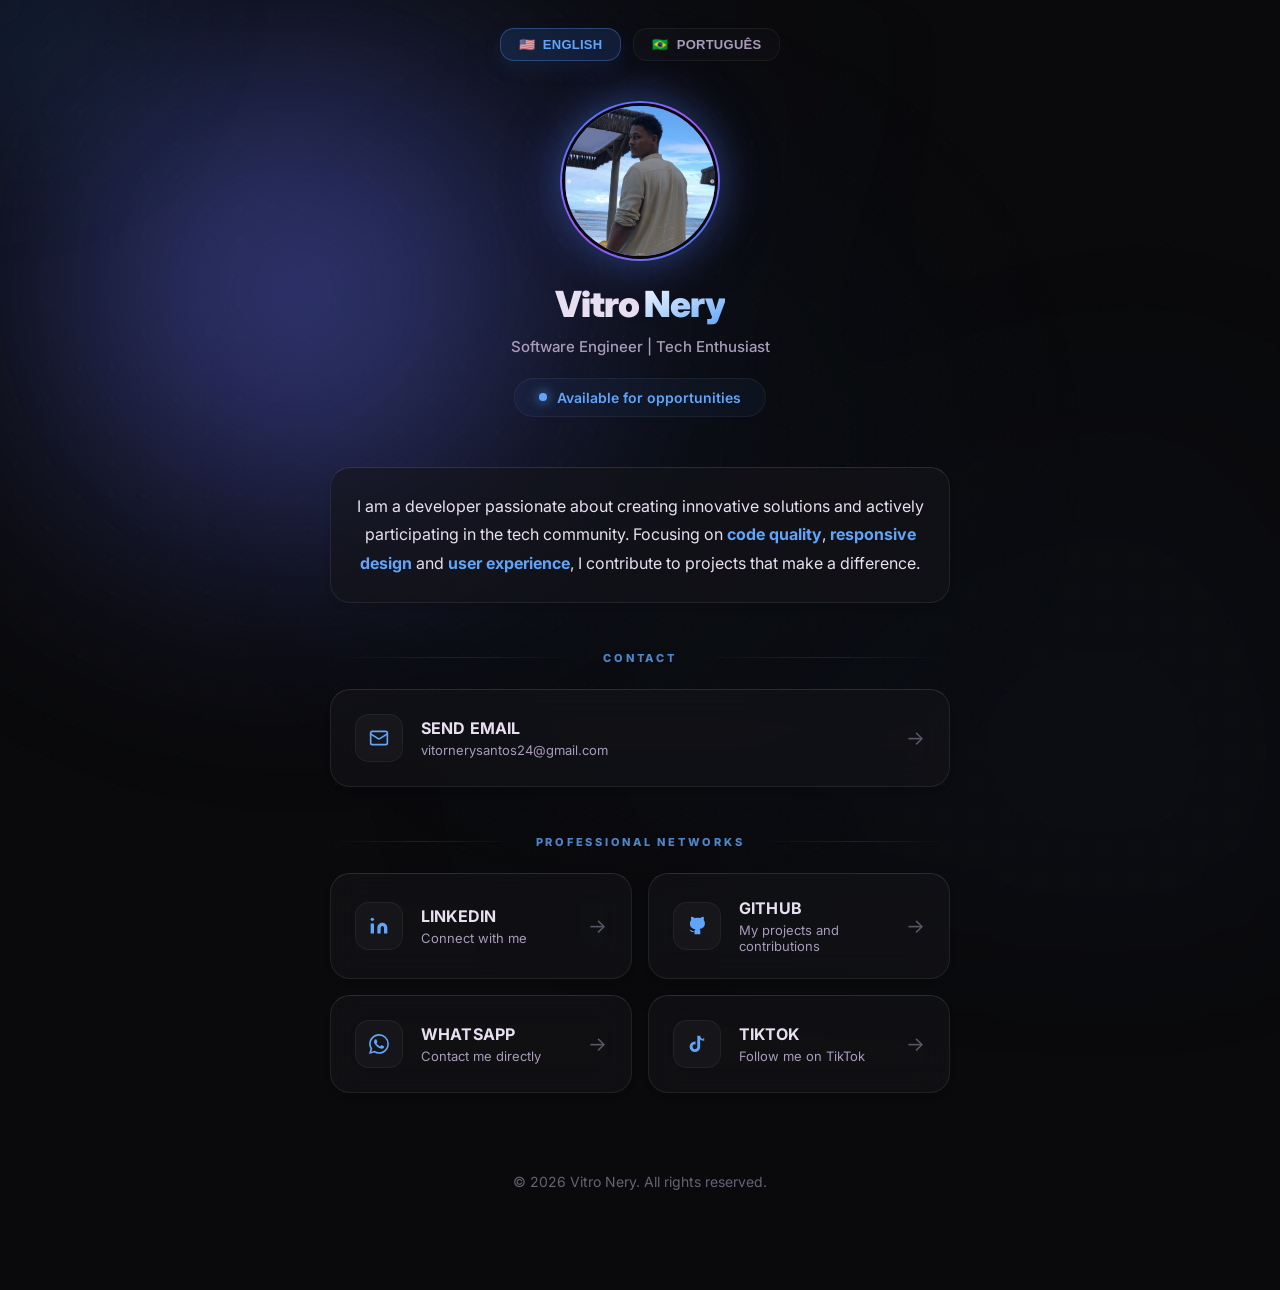
==== index.html @ b8e5f12f "feat: subindo codigo completo dos meus links" ====
<!DOCTYPE html>
<html lang="pt-BR">
<head>
    <meta charset="UTF-8"/>
    <meta name="viewport" content="width=device-width, initial-scale=1.0"/>
    <title data-i18n="head-title">Vitro Nery | Portfólio Digital</title>
    <meta name="description" data-i18n="head-desc" content="Engenheiro de Software apaixonado por criar soluções inovadoras e participar da comunidade tech.">
    <link rel="stylesheet" href="style.css">
    <link rel="preconnect" href="https://fonts.googleapis.com">
    <link rel="preconnect" href="https://fonts.gstatic.com" crossorigin>
    <link href="https://fonts.googleapis.com/css2?family=Inter:wght@300;400;500;600;700;800&display=swap" rel="stylesheet"/>
</head>
<body>
    <div class="mesh-bg"></div>
    <div class="cursor-glow"></div>
    <div class="page">

        <!-- Language toggle -->
        <div class="lang-bar">
            <button class="lang-btn" id="lang-en">
                <span class="flag">🇺🇸</span> ENGLISH
            </button>
            <button class="lang-btn active" id="lang-pt">
                <span class="flag">🇧🇷</span> PORTUGUÊS
            </button>
        </div>

        <!-- Avatar + Name -->
        <div class="avatar-section">
            <div class="avatar-ring">
                <div class="avatar-inner">
                    <img src="assets/profile.png" alt="Vitro Nery">
                </div>
            </div>

            <h1 class="profile-name">Vitro <span>Nery</span></h1>
            <p class="profile-title" data-i18n="profile-title">Engenheiro de Software | Entusiasta de Comunidade Tech</p>

            <div class="status-badge">
                <div class="status-dot"></div>
                <span data-i18n="status-text">Disponível para oportunidades</span>
            </div>
        </div>

        <!-- Bio -->
        <div class="section">
            <div class="card bio-card" data-i18n="bio-content">
                Sou um desenvolvedor apaixonado por criar soluções inovadoras e participar ativamente da
                comunidade tech. Com foco em <span class="bio-highlight">qualidade de código</span>,
                <span class="bio-highlight">design responsivo</span> e
                <span class="bio-highlight">experiência do usuário</span>,
                contribuo para projetos que fazem diferença.
            </div>
        </div>

        <!-- Contato -->
        <div class="divider">
            <div class="divider-line"></div>
            <span class="divider-label" data-i18n="divider-contact">Contato</span>
            <div class="divider-line"></div>
        </div>

        <a href="mailto:vitornerysantos24@gmail.com" class="card link-card">
            <div class="link-icon">
                <svg width="20" height="20" viewBox="0 0 24 24" fill="none" stroke="currentColor" stroke-width="2" stroke-linecap="round" stroke-linejoin="round">
                    <rect x="2" y="4" width="20" height="16" rx="2"/>
                    <path d="m22 7-8.97 5.7a1.94 1.94 0 0 1-2.06 0L2 7"/>
                </svg>
            </div>
            <div class="link-text">
                <div class="link-title" data-i18n="link-email-title">ENVIAR EMAIL</div>
                <div class="link-sub">vitornerysantos24@gmail.com</div>
            </div>
            <span class="link-arrow">→</span>
        </a>

        <!-- Redes Profissionais -->
        <div class="divider">
            <div class="divider-line"></div>
            <span class="divider-label" data-i18n="divider-networks">Redes Profissionais</span>
            <div class="divider-line"></div>
        </div>

        <div class="grid-2">
            <a href="https://www.linkedin.com/in/vitor-nery-b133a13a4/" target="_blank" class="card link-card">
                <div class="link-icon">
                    <svg width="20" height="20" viewBox="0 0 24 24" fill="currentColor">
                        <path d="M16 8a6 6 0 0 1 6 6v7h-4v-7a2 2 0 0 0-2-2 2 2 0 0 0-2 2v7h-4v-7a6 6 0 0 1 6-6z"/>
                        <rect x="2" y="9" width="4" height="12"/>
                        <circle cx="4" cy="4" r="2"/>
                    </svg>
                </div>
                <div class="link-text">
                    <div class="link-title">LINKEDIN</div>
                    <div class="link-sub" data-i18n="link-li-sub">Conecte-se comigo</div>
                </div>
                <span class="link-arrow">→</span>
            </a>

            <a href="https://github.com/vitor-nery11" target="_blank" class="card link-card">
                <div class="link-icon">
                    <svg width="20" height="20" viewBox="0 0 24 24" fill="currentColor">
                        <path d="M9 19c-5 1.5-5-2.5-7-3m14 6v-3.87a3.37 3.37 0 0 0-.94-2.61c3.14-.35 6.44-1.54 6.44-7A5.44 5.44 0 0 0 20 4.77 5.07 5.07 0 0 0 19.91 1S18.73.65 16 2.48a13.38 13.38 0 0 0-7 0C6.27.65 5.09 1 5.09 1A5.07 5.07 0 0 0 5 4.77a5.44 5.44 0 0 0-1.5 3.78c0 5.42 3.3 6.61 6.44 7A3.37 3.37 0 0 0 9 18.13V22"/>
                    </svg>
                </div>
                <div class="link-text">
                    <div class="link-title">GITHUB</div>
                    <div class="link-sub" data-i18n="link-gh-sub">Meus projetos e contribuições</div>
                </div>
                <span class="link-arrow">→</span>
            </a>

            <a href="https://wa.me/5573988323477" target="_blank" class="card link-card">
                <div class="link-icon">
                    <svg width="20" height="20" viewBox="0 0 24 24" fill="currentColor">
                        <path d="M17.472 14.382c-.297-.149-1.758-.867-2.03-.967-.273-.099-.471-.148-.67.15-.197.297-.767.966-.94 1.164-.173.199-.347.223-.644.075-.297-.15-1.255-.463-2.39-1.475-.883-.788-1.48-1.761-1.653-2.059-.173-.297-.018-.458.13-.606.134-.133.298-.347.446-.52.149-.174.198-.298.298-.497.099-.198.05-.371-.025-.52-.075-.149-.669-1.612-.916-2.207-.242-.579-.487-.5-.669-.51-.173-.008-.371-.01-.57-.01-.198 0-.52.074-.792.372-.272.297-1.04 1.016-1.04 2.479 0 1.462 1.065 2.875 1.213 3.074.149.198 2.096 3.2 5.077 4.487.709.306 1.262.489 1.694.625.712.227 1.36.195 1.871.118.571-.085 1.758-.719 2.006-1.413.248-.694.248-1.289.173-1.413-.074-.124-.272-.198-.57-.347m-5.421 7.403h-.004a9.87 9.87 0 01-5.031-1.378l-.361-.214-3.741.982.998-3.648-.235-.374a9.86 9.86 0 01-1.51-5.26c.001-5.45 4.436-9.884 9.888-9.884 2.64 0 5.122 1.03 6.988 2.898a9.825 9.825 0 012.893 6.994c-.003 5.45-4.437 9.884-9.885 9.884m8.413-18.297A11.815 11.815 0 0012.05 0C5.495 0 .16 5.335.157 11.892c0 2.096.547 4.142 1.588 5.945L0 24l6.335-1.662c1.72.937 3.659 1.432 5.631 1.433h.005c6.554 0 11.89-5.335 11.893-11.893a11.821 11.821 0 00-3.48-8.413z"/>
                    </svg>
                </div>
                <div class="link-text">
                    <div class="link-title">WHATSAPP</div>
                    <div class="link-sub" data-i18n="link-wa-sub">Entre em contato direto</div>
                </div>
                <span class="link-arrow">→</span>
            </a>

            <a href="#" target="_blank" class="card link-card">
                <div class="link-icon">
                    <svg width="20" height="20" viewBox="0 0 24 24" fill="currentColor">
                        <path d="M19.59 6.69a4.83 4.83 0 0 1-3.77-4.25V2h-3.45v13.67a2.89 2.89 0 0 1-2.88 2.5 2.89 2.89 0 0 1-2.89-2.89 2.89 2.89 0 0 1 2.89-2.89c.28 0 .54.04.79.1V9.01a6.33 6.33 0 0 0-.79-.05 6.34 6.34 0 0 0-6.34 6.34 6.34 6.34 0 0 0 6.34 6.34 6.34 6.34 0 0 0 6.33-6.34l-.03-8.64a8.22 8.22 0 0 0 4.81 1.55V4.78a4.85 4.85 0 0 1-1.01-.09z"/>
                    </svg>
                </div>
                <div class="link-text">
                    <div class="link-title">TIKTOK</div>
                    <div class="link-sub" data-i18n="link-tt-sub">Siga-me no TikTok</div>
                </div>
                <span class="link-arrow">→</span>
            </a>

        </div>

        <footer>
            <span data-i18n="footer-text">© 2026 Vitro Nery. Todos os direitos reservados.</span>
        </footer>

    </div>
    <script src="main.js"></script>
</body>
</html>
---- style.css ----
*, *::before, *::after { 
    box-sizing: border-box; 
    margin: 0; 
    padding: 0; 
}

:root {
    --bg-base:      #0a0a0c;
    --bg-mesh-1:    #121217;
    --bg-mesh-2:    #16161c;
    --card:         rgba(20, 20, 25, 0.6);
    --card-border:  rgba(255, 255, 255, 0.08);
    --blue:         #3b82f6;
    --blue-bright:  #60a5fa;
    --blue-glow:    rgba(59, 130, 246, 0.4);
    --blue-dim:     rgba(59, 130, 246, 0.15);
    --text:         #e8e0f0;
    --muted:        #a89cba;
    --dot:          rgba(255, 255, 255, 0.07);
    --transition:   all 0.3s cubic-bezier(0.16, 1, 0.3, 1);
}

body {
    font-family: 'Inter', sans-serif;
    background-color: var(--bg-base);
    background-attachment: fixed;
    color: var(--text);
    min-height: 100vh;
    position: relative;
    overflow-x: hidden;
}

/* Dynamic Mesh Gradient Background */
.mesh-bg {
    position: fixed;
    top: 0; left: 0;
    width: 100%; height: 100%;
    z-index: -2;
    background: 
        radial-gradient(at 0% 0%, rgba(59, 130, 246, 0.1) 0px, transparent 50%),
        radial-gradient(at 100% 100%, rgba(59, 130, 246, 0.05) 0px, transparent 50%);
    filter: blur(100px);
}

.mesh-bg::before, .mesh-bg::after {
    content: '';
    position: absolute;
    width: 600px; height: 600px;
    border-radius: 50%;
    filter: blur(80px);
    opacity: 0.4;
    pointer-events: none;
}

.mesh-bg::before {
    background: radial-gradient(circle, var(--blue), transparent 70%);
    animation: orbit1 25s infinite linear;
}

.mesh-bg::after {
    background: radial-gradient(circle, #8b5cf6, transparent 70%);
    animation: orbit2 35s infinite linear;
}

@keyframes orbit1 {
    0% { transform: translate(-20%, -20%) scale(1); }
    33% { transform: translate(120%, 30%) scale(1.2); }
    66% { transform: translate(30%, 120%) scale(0.8); }
    100% { transform: translate(-20%, -20%) scale(1); }
}

@keyframes orbit2 {
    0% { transform: translate(120%, 120%) scale(0.8); }
    33% { transform: translate(-20%, 50%) scale(1.1); }
    66% { transform: translate(80%, -20%) scale(1.3); }
    100% { transform: translate(120%, 120%) scale(0.8); }
}

.cursor-glow {
    position: fixed;
    top: 0; left: 0;
    width: 400px; height: 400px;
    background: radial-gradient(circle, rgba(59, 130, 246, 0.15), transparent 70%);
    border-radius: 50%;
    pointer-events: none;
    z-index: -1;
    transform: translate(calc(var(--mx, 0px) - 200px), calc(var(--my, 0px) - 200px));
    filter: blur(60px);
    transition: transform 0.15s cubic-bezier(0.23, 1, 0.32, 1);
}

/* Base Body Decoration */
body::after {
    content: '';
    position: fixed;
    inset: 0;
    background: radial-gradient(circle at 50% 50%, rgba(59, 130, 246, 0.03) 0%, transparent 60%);
    z-index: -1;
    pointer-events: none;
}



/* dot grid background */
body::before {
    content: '';
    position: fixed;
    inset: 0;
    background-image: radial-gradient(var(--dot) 1px, transparent 1px);
    background-size: 32px 32px;
    pointer-events: none;
    z-index: 0;
    opacity: 0.5;
}

.page {
    position: relative;
    z-index: 1;
    max-width: 660px;
    margin: 0 auto;
    padding: 0 20px 60px;
}

/* ── Language toggle ── */
.lang-bar {
    display: flex;
    justify-content: center;
    gap: 12px;
    padding: 28px 0 10px;
}

.lang-btn {
    display: flex;
    align-items: center;
    gap: 8px;
    padding: 8px 18px;
    border-radius: 14px;
    font-size: 13px;
    font-weight: 600;
    letter-spacing: 0.02em;
    cursor: pointer;
    border: 1px solid rgba(255, 255, 255, 0.05);
    background: rgba(255, 255, 255, 0.02);
    color: var(--muted);
    transition: var(--transition);
    backdrop-filter: blur(10px);
}

.lang-btn.active {
    border: 1px solid rgba(96, 165, 250, 0.3);
    color: var(--blue-bright);
    background: var(--blue-dim);
    box-shadow: 0 8px 20px rgba(59, 130, 246, 0.1);
}

.lang-btn:hover:not(.active) {
    background: rgba(255, 255, 255, 0.05);
    color: var(--text);
}

.lang-btn:active {
    transform: scale(0.95);
}

/* ── Avatar ── */
.avatar-section {
    display: flex;
    flex-direction: column;
    align-items: center;
    padding: 30px 0 10px;
}

.avatar-ring {
    width: 160px; 
    height: 160px;
    border-radius: 50%;
    padding: 2px;
    background: linear-gradient(135deg, var(--blue), #a855f7, var(--blue));
    box-shadow: 0 0 40px var(--blue-glow), 0 0 80px rgba(168, 85, 247, 0.1);
    position: relative;
}

.avatar-inner {
    width: 100%; 
    height: 100%;
    border-radius: 50%;
    background: var(--bg-base);
    overflow: hidden;
    display: flex; 
    align-items: center; 
    justify-content: center;
    border: 3px solid var(--bg-base);
}

.avatar-inner img {
    width: 100%; 
    height: 100%;
    object-fit: cover;
}

/* ── Name & Title ── */
.profile-name {
    margin-top: 24px;
    font-size: 36px;
    font-weight: 900;
    text-align: center;
    line-height: 1.1;
    letter-spacing: -0.03em;
}

.profile-name span {
    color: var(--blue-bright);
    background: linear-gradient(to bottom right, #ffffff, var(--blue-bright));
    -webkit-background-clip: text;
    -webkit-text-fill-color: transparent;
}

.profile-title {
    margin-top: 12px;
    font-size: 15px;
    color: var(--muted);
    text-align: center;
    font-weight: 500;
    max-width: 90%;
}

/* ── Status badge ── */
.status-badge {
    margin-top: 22px;
    display: inline-flex;
    align-items: center;
    gap: 10px;
    padding: 10px 24px;
    border-radius: 50px;
    background: rgba(59, 130, 246, 0.05);
    border: 1px solid rgba(255, 255, 255, 0.05);
    font-size: 14px;
    color: var(--blue-bright);
    font-weight: 600;
    backdrop-filter: blur(8px);
}

.status-dot {
    width: 8px; 
    height: 8px;
    border-radius: 50%;
    background: var(--blue-bright);
    box-shadow: 0 0 12px var(--blue-bright);
    animation: pulse 2s ease-in-out infinite;
}

@keyframes pulse {
    0%, 100% { opacity: 1; transform: scale(1); }
    50%       { opacity: 0.3; transform: scale(0.6); }
}

/* ── Cards (Glassmorphism 2.0) ── */
.section { 
    margin-top: 40px; 
}

.card {
    background: var(--card);
    border: 1px solid var(--card-border);
    border-top-color: rgba(255, 255, 255, 0.12); /* Subtle edge highlight */
    border-radius: 20px;
    padding: 24px;
    margin-bottom: 16px;
    transition: var(--transition);
    backdrop-filter: blur(16px);
    box-shadow: 
        0 4px 6px -1px rgba(0, 0, 0, 0.1),
        0 2px 4px -1px rgba(0, 0, 0, 0.06);
}

/* ── Bio card ── */
.bio-card {
    font-size: 16px;
    line-height: 1.8;
    color: var(--text);
    text-align: center;
}

.bio-highlight {
    color: var(--blue-bright);
    font-weight: 700;
}

/* ── Link card ── */
.link-card {
    display: flex;
    align-items: center;
    gap: 18px;
    cursor: pointer;
    text-decoration: none;
    color: inherit;
    position: relative;
    overflow: hidden;
}

.link-card::before {
    content: '';
    position: absolute;
    top: 0; left: -100%;
    width: 100%; height: 100%;
    background: linear-gradient(90deg, transparent, rgba(255, 255, 255, 0.03), transparent);
    transition: 0.5s;
}

.link-card:hover::before {
    left: 100%;
}

.link-card:hover {
    border-color: rgba(96, 165, 250, 0.4);
    background: rgba(59, 130, 246, 0.08);
    transform: translateY(-4px);
    box-shadow: 0 20px 40px rgba(0, 0, 0, 0.3);
}

.link-card:active {
    transform: scale(0.97) translateY(-2px);
    transition: all 0.1s;
}

.link-icon {
    width: 48px; 
    height: 48px;
    border-radius: 14px;
    background: rgba(255, 255, 255, 0.03);
    border: 1px solid rgba(255, 255, 255, 0.05);
    display: flex; 
    align-items: center; 
    justify-content: center;
    flex-shrink: 0;
    color: var(--blue-bright);
    font-size: 22px;
    transition: var(--transition);
}

.link-card:hover .link-icon {
    background: var(--blue-dim);
    border-color: var(--blue);
    transform: rotate(-5deg) scale(1.1);
    color: white;
}

.link-text { 
    flex: 1; 
}

.link-title {
    font-size: 16px;
    font-weight: 700;
    color: var(--text);
    letter-spacing: 0.01em;
}

.link-sub {
    font-size: 13px;
    color: var(--muted);
    margin-top: 4px;
}

.link-arrow {
    color: var(--muted);
    opacity: 0.5;
    font-size: 20px;
    flex-shrink: 0;
    transition: var(--transition);
}

.link-card:hover .link-arrow {
    opacity: 1;
    transform: translateX(8px);
    color: var(--blue-bright);
}

/* ── Section divider ── */
.divider {
    display: flex;
    align-items: center;
    gap: 16px;
    margin: 48px 0 24px;
}

.divider-line {
    flex: 1;
    height: 1px;
    background: linear-gradient(to right, transparent, var(--blue), transparent);
    opacity: 0.2;
}

.divider-label {
    font-size: 11px;
    font-weight: 800;
    letter-spacing: 0.25em;
    color: var(--blue-bright);
    text-transform: uppercase;
    opacity: 0.8;
}

/* ── Grid links (2 col) ── */
.grid-2 {
    display: grid;
    grid-template-columns: 1fr 1fr;
    gap: 16px;
}

.grid-2 .card {
    margin-bottom: 0;
}

/* ── Footer ── */
footer {
    text-align: center;
    margin-top: 80px;
    font-size: 14px;
    color: var(--muted);
    padding-bottom: 40px;
    opacity: 0.6;
}

@media (max-width: 480px) {
    .profile-name { font-size: 30px; }
    .grid-2 { grid-template-columns: 1fr; }
    .page { padding: 0 16px 40px; }
}
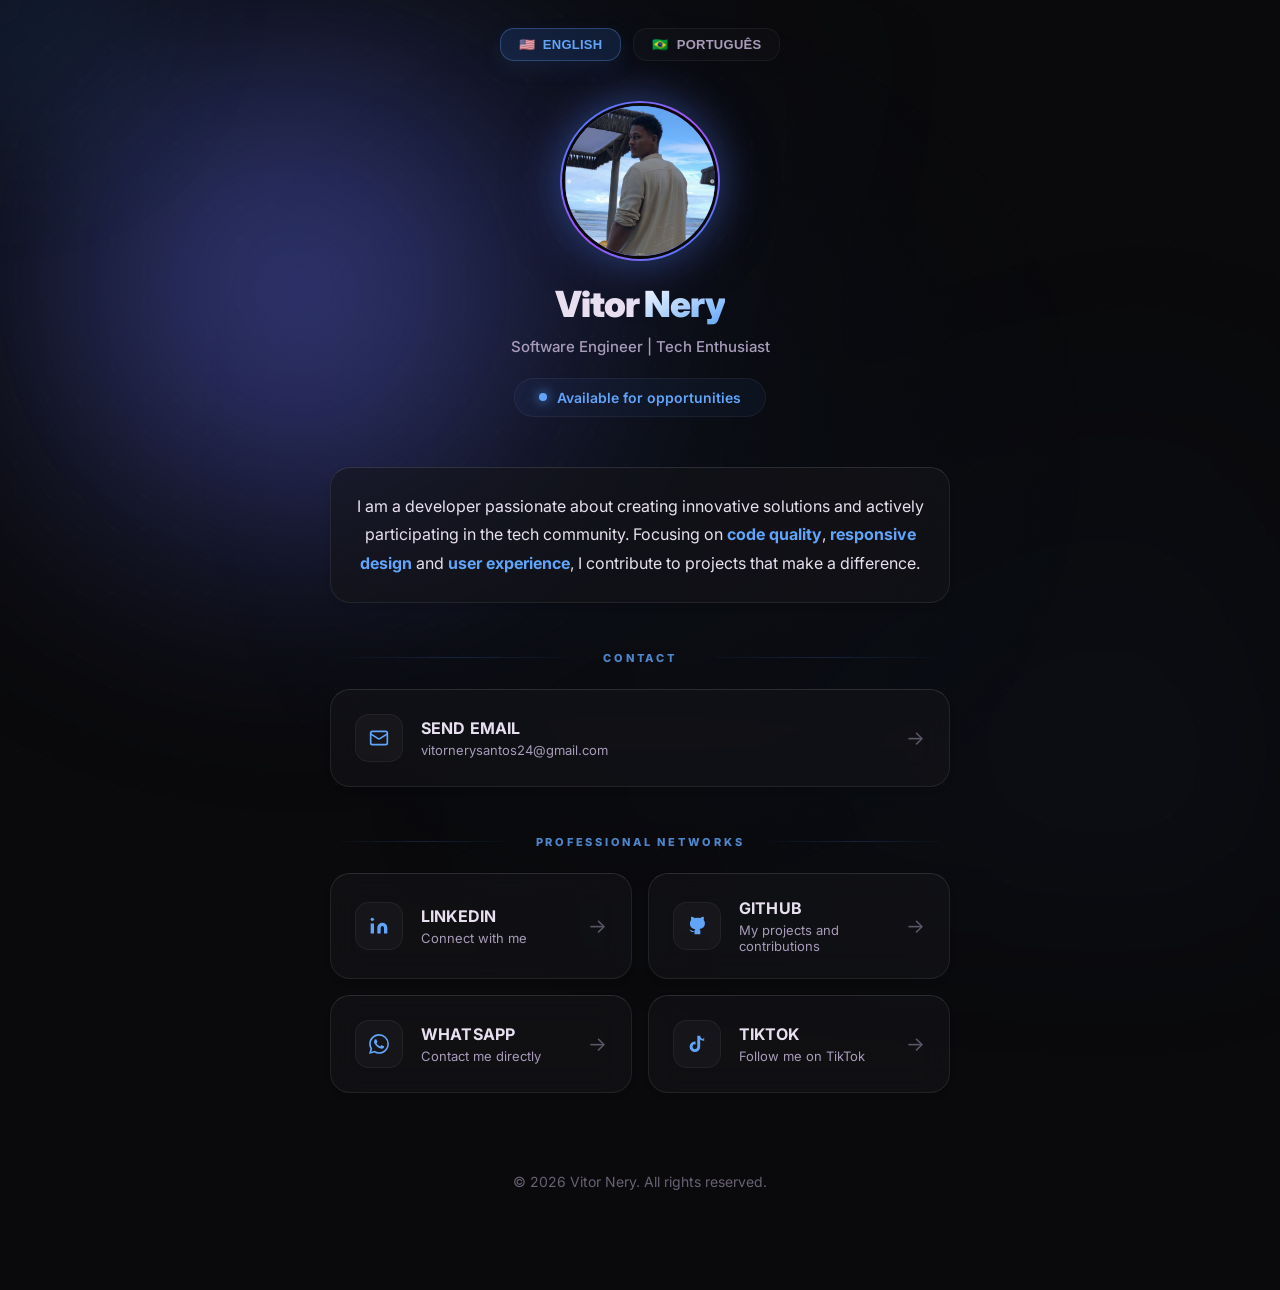
==== commit 98a90322: "fix: consertando o name" ====
--- a/index.html
+++ b/index.html
@@ -3,7 +3,7 @@
 <head>
     <meta charset="UTF-8"/>
     <meta name="viewport" content="width=device-width, initial-scale=1.0"/>
-    <title data-i18n="head-title">Vitro Nery | Portfólio Digital</title>
+    <title data-i18n="head-title">Vitor Nery | Portfólio Digital</title>
     <meta name="description" data-i18n="head-desc" content="Engenheiro de Software apaixonado por criar soluções inovadoras e participar da comunidade tech.">
     <link rel="stylesheet" href="style.css">
     <link rel="preconnect" href="https://fonts.googleapis.com">
@@ -11,6 +11,23 @@
     <link href="https://fonts.googleapis.com/css2?family=Inter:wght@300;400;500;600;700;800&display=swap" rel="stylesheet"/>
 </head>
 <body>
+    <div id="preloader">
+        <div class="preloader-content">
+            <div class="candle">
+                <svg viewBox="0 0 100 100" class="candle-svg">
+                    <!-- Wax body -->
+                    <rect x="35" y="45" width="30" height="40" rx="3" fill="var(--bg-mesh-2)" stroke="var(--blue-dim)" stroke-width="1"/>
+                    <!-- Wick -->
+                    <line x1="50" y1="40" x2="50" y2="45" stroke="var(--muted)" stroke-width="2"/>
+                    <!-- Flame -->
+                    <path class="flame" d="M50,15 C55,25 58,32 50,40 C42,32 45,25 50,15 Z" fill="var(--blue-bright)"/>
+                </svg>
+            </div>
+            <div class="loader-bar-container">
+                <div class="loader-bar"></div>
+            </div>
+        </div>
+    </div>
     <div class="mesh-bg"></div>
     <div class="cursor-glow"></div>
     <div class="page">
@@ -29,11 +46,11 @@
         <div class="avatar-section">
             <div class="avatar-ring">
                 <div class="avatar-inner">
-                    <img src="assets/profile.png" alt="Vitro Nery">
+                    <img src="assets/profile.png" alt="Vitor Nery">
                 </div>
             </div>
 
-            <h1 class="profile-name">Vitro <span>Nery</span></h1>
+            <h1 class="profile-name">Vitor <span>Nery</span></h1>
             <p class="profile-title" data-i18n="profile-title">Engenheiro de Software | Entusiasta de Comunidade Tech</p>
 
             <div class="status-badge">
@@ -139,7 +156,7 @@
         </div>
 
         <footer>
-            <span data-i18n="footer-text">© 2026 Vitro Nery. Todos os direitos reservados.</span>
+            <span data-i18n="footer-text">© 2026 Vitor Nery. Todos os direitos reservados.</span>
         </footer>
 
     </div>
--- a/style.css
+++ b/style.css
@@ -113,12 +113,81 @@
     opacity: 0.5;
 }
 
+/* ── Preloader ── */
+#preloader {
+    position: fixed;
+    inset: 0;
+    background: var(--bg-base);
+    display: flex;
+    justify-content: center;
+    align-items: center;
+    z-index: 9999;
+    transition: opacity 0.8s cubic-bezier(0.16, 1, 0.3, 1), visibility 0.8s;
+}
+
+#preloader.fade-out {
+    opacity: 0;
+    visibility: hidden;
+}
+
+.preloader-content {
+    display: flex;
+    flex-direction: column;
+    align-items: center;
+    gap: 30px;
+    width: 200px;
+}
+
+.candle-svg {
+    width: 80px;
+    height: 80px;
+}
+
+.flame {
+    filter: drop-shadow(0 0 10px var(--blue-glow));
+    animation: flamePulse 1.5s ease-in-out infinite;
+    transform-origin: center center;
+}
+
+@keyframes flamePulse {
+    0%, 100% { transform: scale(1) translateY(0); opacity: 0.9; }
+    50% { transform: scale(1.1) translateY(-3px); opacity: 1; filter: drop-shadow(0 0 15px var(--blue-bright)); }
+}
+
+.loader-bar-container {
+    width: 100%;
+    height: 3px;
+    background: rgba(255, 255, 255, 0.05);
+    border-radius: 4px;
+    overflow: hidden;
+    position: relative;
+}
+
+.loader-bar {
+    width: 100%;
+    height: 100%;
+    background: linear-gradient(90deg, transparent, var(--blue-bright), transparent);
+    animation: loaderMove 2s infinite ease-in-out;
+    filter: drop-shadow(0 0 5px var(--blue-glow));
+}
+
+@keyframes loaderMove {
+    0% { transform: translateX(-100%); }
+    100% { transform: translateX(100%); }
+}
+
 .page {
     position: relative;
     z-index: 1;
     max-width: 660px;
     margin: 0 auto;
     padding: 0 20px 60px;
+    opacity: 0; /* Hidden initially for staggered entrance */
+    transition: opacity 1s ease;
+}
+
+.page.visible {
+    opacity: 1;
 }
 
 /* ── Language toggle ── */
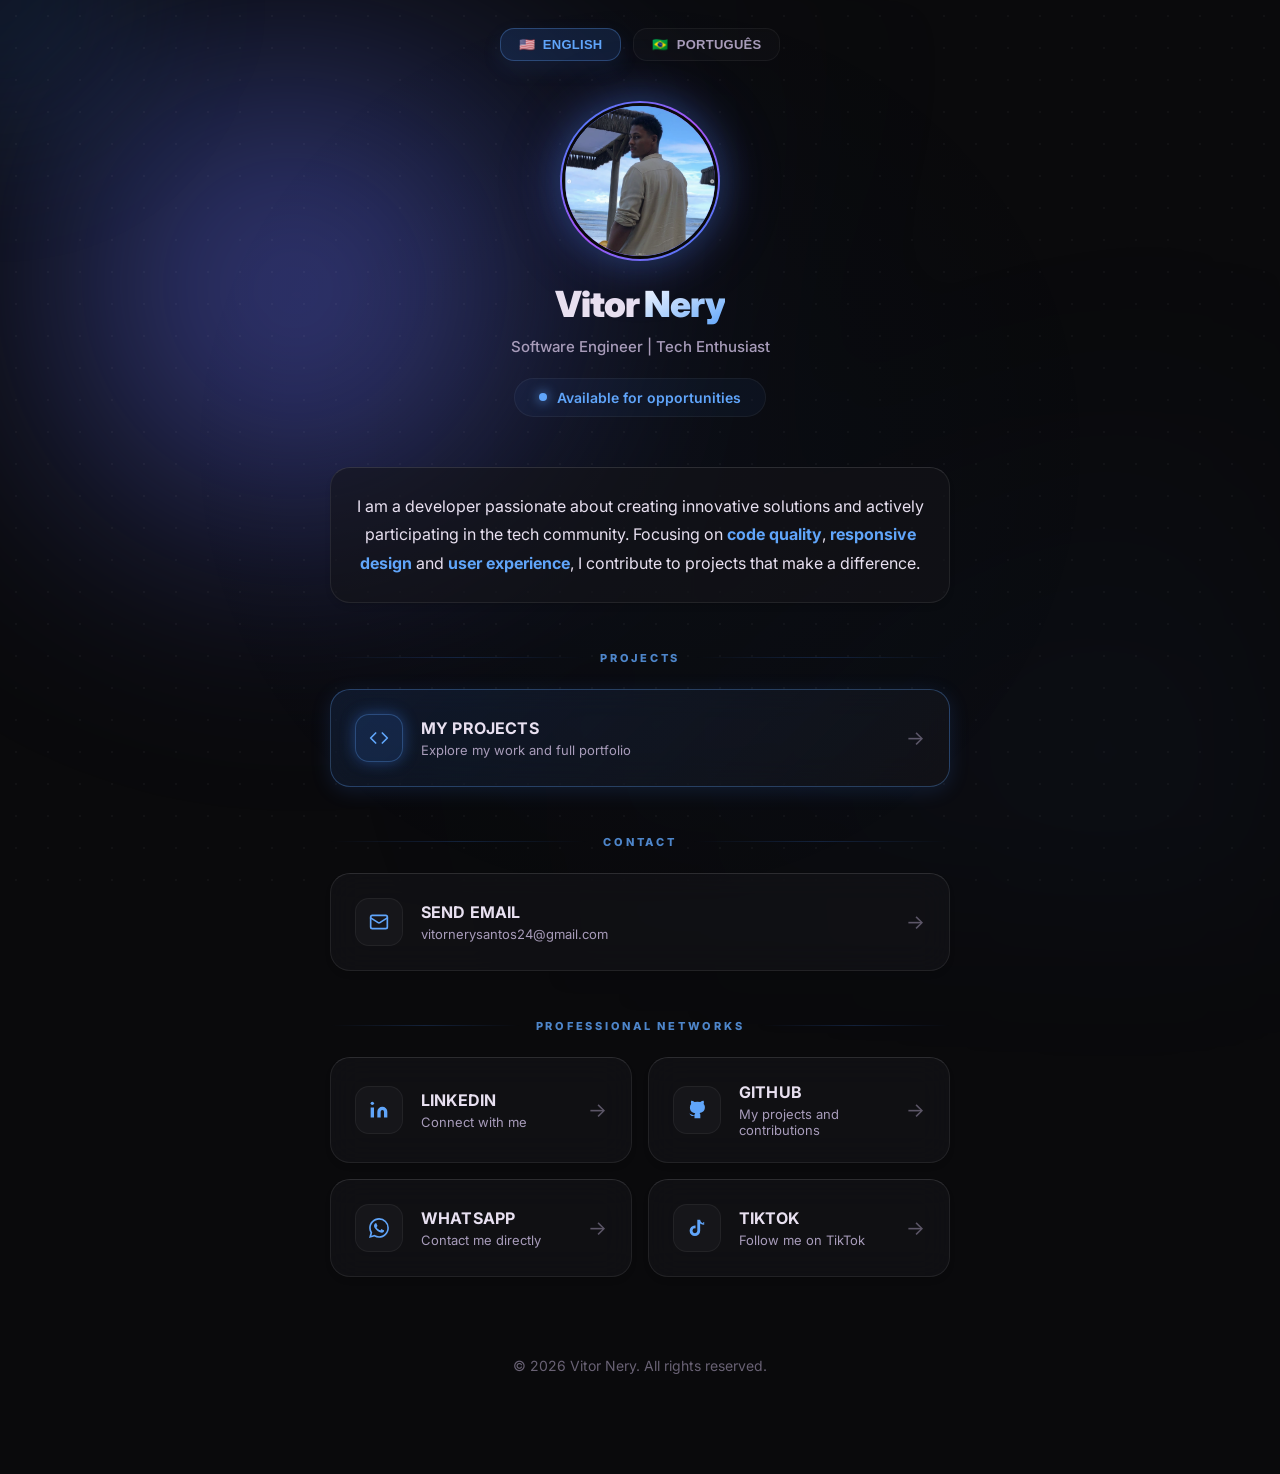
==== commit 46fa507b: "feat: add projetos" ====
--- a/index.html
+++ b/index.html
@@ -69,6 +69,27 @@
                 contribuo para projetos que fazem diferença.
             </div>
         </div>
+
+        <!-- Projetos -->
+        <div class="divider">
+            <div class="divider-line"></div>
+            <span class="divider-label" data-i18n="divider-projects">Projetos</span>
+            <div class="divider-line"></div>
+        </div>
+
+        <a href="projects.html" class="card link-card featured-card">
+            <div class="link-icon">
+                <svg width="20" height="20" viewBox="0 0 24 24" fill="none" stroke="currentColor" stroke-width="2" stroke-linecap="round" stroke-linejoin="round">
+                    <polyline points="16 18 22 12 16 6"></polyline>
+                    <polyline points="8 6 2 12 8 18"></polyline>
+                </svg>
+            </div>
+            <div class="link-text">
+                <div class="link-title" data-i18n="link-projects-title">MEUS PROJETOS</div>
+                <div class="link-sub" data-i18n="link-projects-sub">Explore meus trabalhos e portfólio completo</div>
+            </div>
+            <span class="link-arrow">→</span>
+        </a>
 
         <!-- Contato -->
         <div class="divider">
--- a/style.css
+++ b/style.css
@@ -392,6 +392,25 @@
     transition: all 0.1s;
 }
 
+/* ── Featured Card ── */
+.featured-card {
+    background: linear-gradient(135deg, rgba(59, 130, 246, 0.12), rgba(20, 20, 25, 0.7));
+    border: 1px solid rgba(96, 165, 250, 0.3);
+    box-shadow: 0 4px 20px rgba(59, 130, 246, 0.15);
+}
+
+.featured-card .link-icon {
+    background: var(--blue-dim);
+    border-color: rgba(96, 165, 250, 0.3);
+    color: var(--blue-bright);
+    box-shadow: 0 0 15px var(--blue-glow);
+}
+
+.featured-card:hover {
+    border-color: var(--blue-bright);
+    box-shadow: 0 10px 30px rgba(59, 130, 246, 0.3);
+}
+
 .link-icon {
     width: 48px; 
     height: 48px;
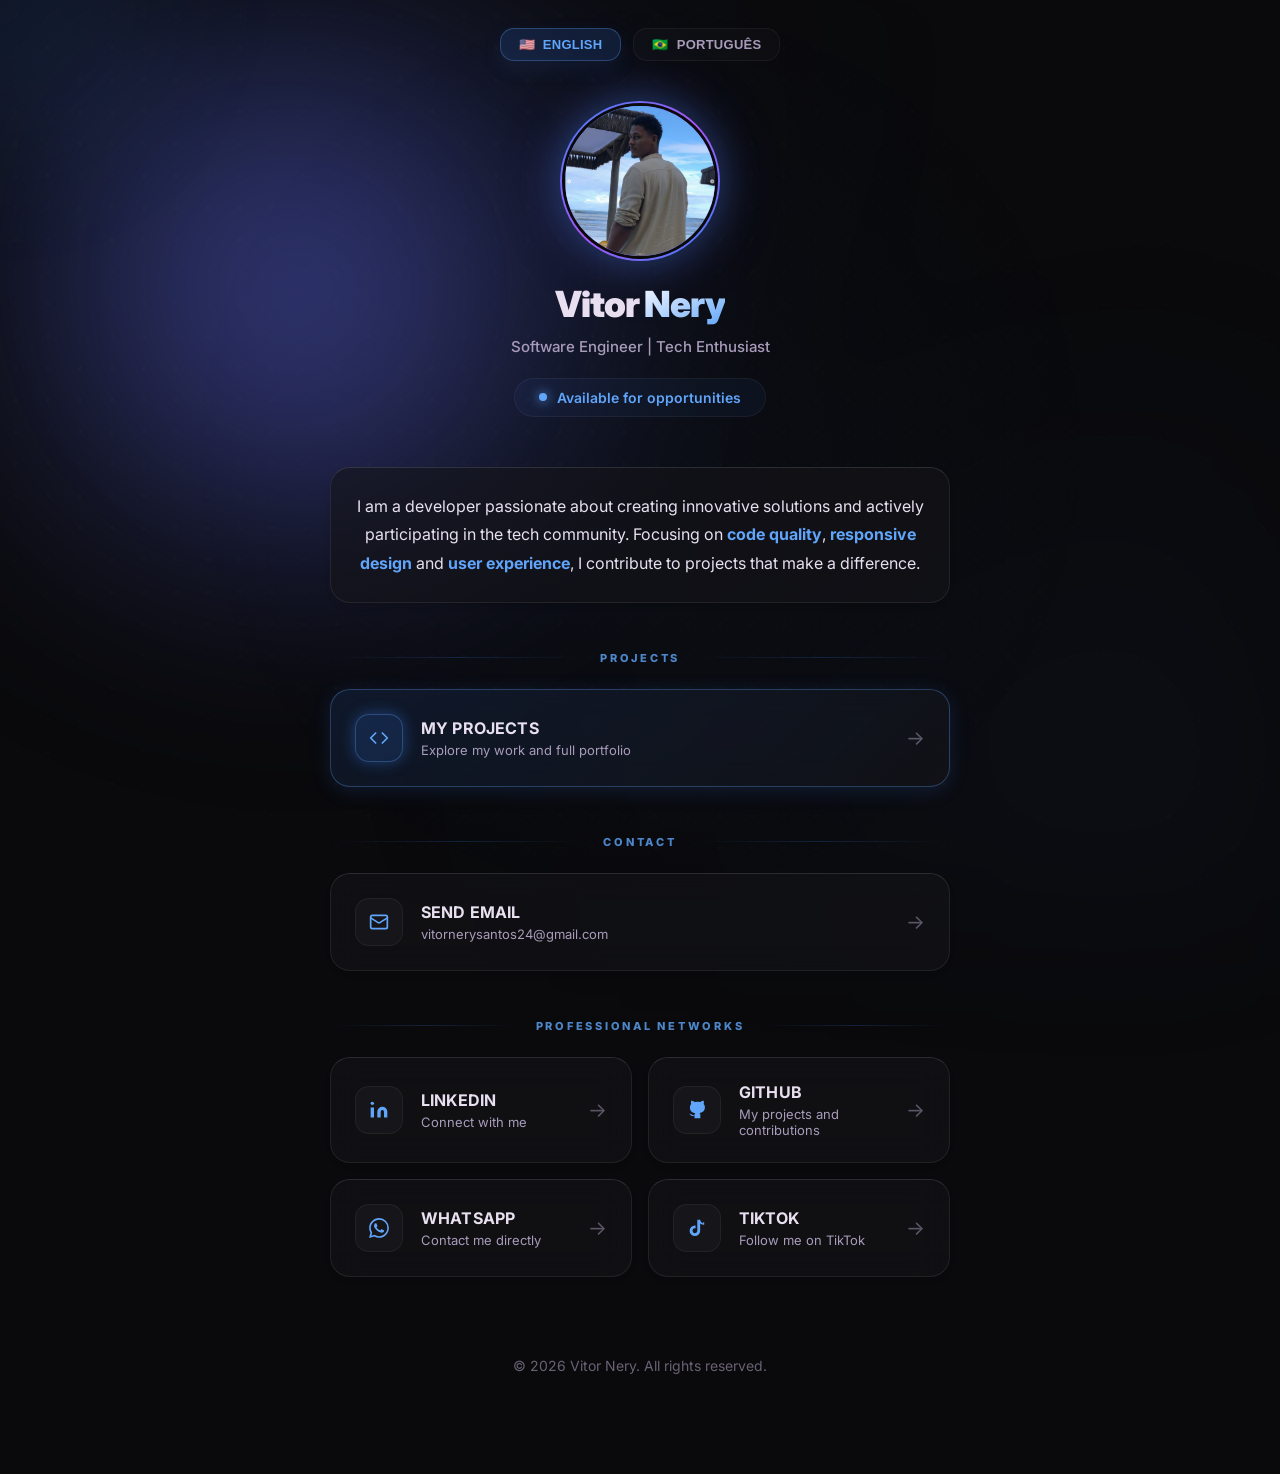
==== commit 7ed86ff6: "fix: correção de projetos" ====
--- a/index.html
+++ b/index.html
@@ -77,7 +77,7 @@
             <div class="divider-line"></div>
         </div>
 
-        <a href="projects.html" class="card link-card featured-card">
+        <a href="https://portifolio-seven-red-88.vercel.app/" target="_blank" class="card link-card featured-card">
             <div class="link-icon">
                 <svg width="20" height="20" viewBox="0 0 24 24" fill="none" stroke="currentColor" stroke-width="2" stroke-linecap="round" stroke-linejoin="round">
                     <polyline points="16 18 22 12 16 6"></polyline>
